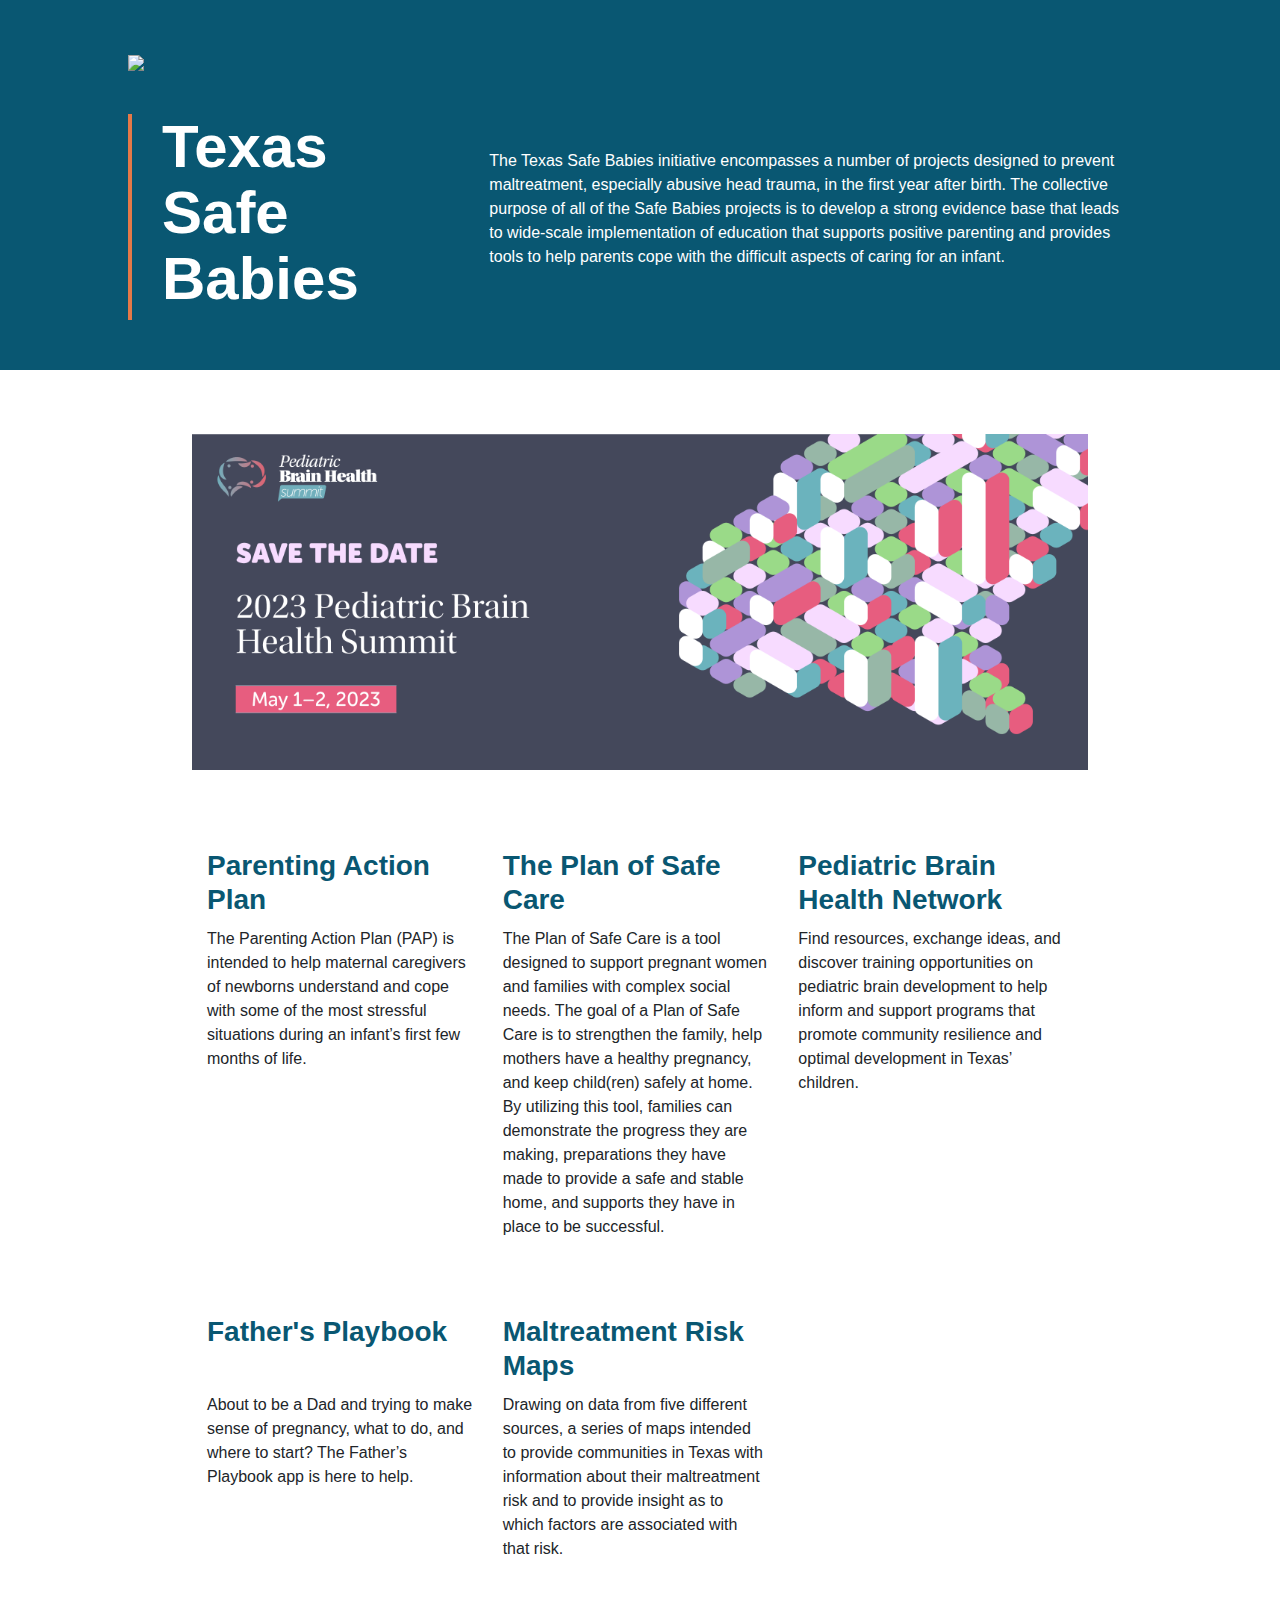
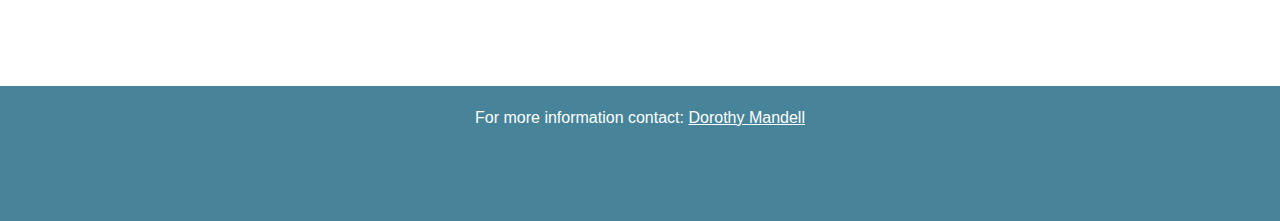
==== index.html @ e6c6a350 "2023 summit" ====
<!DOCTYPE html>
<html lang="en">
<head>
    <!-- Global site tag (gtag.js) - Google Analytics -->
    <script async src="https://www.googletagmanager.com/gtag/js?id=G-JBYKG2226E"></script>
    <script>
        window.dataLayer = window.dataLayer || [];
        function gtag(){dataLayer.push(arguments);}
        gtag('js', new Date());

        gtag('config', 'G-JBYKG2226E');
    </script>
    <meta charset="UTF-8">
    <meta name="viewport" content="width=device-width, initial-scale=1.0">
    <meta http-equiv="X-UA-Compatible" content="ie=edge">
    <title>Texas Safe Babies</title>

    <link rel="shortcut icon" href="/favicon.ico" type="image/x-icon">
    <link rel="icon" href="/favicon.ico" type="image/x-icon">
    <!-- bootstrap -->
    <script src="https://code.jquery.com/jquery-3.3.1.slim.min.js" integrity="sha384-q8i/X+965DzO0rT7abK41JStQIAqVgRVzpbzo5smXKp4YfRvH+8abtTE1Pi6jizo" crossorigin="anonymous"></script>
    <script src="https://cdnjs.cloudflare.com/ajax/libs/popper.js/1.14.7/umd/popper.min.js" integrity="sha384-UO2eT0CpHqdSJQ6hJty5KVphtPhzWj9WO1clHTMGa3JDZwrnQq4sF86dIHNDz0W1" crossorigin="anonymous"></script>
    <link rel="stylesheet" href="https://stackpath.bootstrapcdn.com/bootstrap/4.3.1/css/bootstrap.min.css" integrity="sha384-ggOyR0iXCbMQv3Xipma34MD+dH/1fQ784/j6cY/iJTQUOhcWr7x9JvoRxT2MZw1T" crossorigin="anonymous">
    <script src="https://stackpath.bootstrapcdn.com/bootstrap/4.3.1/js/bootstrap.min.js" integrity="sha384-JjSmVgyd0p3pXB1rRibZUAYoIIy6OrQ6VrjIEaFf/nJGzIxFDsf4x0xIM+B07jRM" crossorigin="anonymous"></script>

    <!-- font awesome -->
    <link rel="stylesheet" href="https://use.fontawesome.com/releases/v5.8.1/css/all.css" integrity="sha384-50oBUHEmvpQ+1lW4y57PTFmhCaXp0ML5d60M1M7uH2+nqUivzIebhndOJK28anvf" crossorigin="anonymous">


    <!-- adobe fonts -->
    <link rel="stylesheet" href="https://use.typekit.net/aap1rqx.css">

    <!-- my stylesheets -->
    <link rel="stylesheet" href="./assets/css/styles.css">
    <link rel="stylesheet" href="./assets/css/responsive.css">

     <!-- social share meta tags -->
     <meta property="og:title" content="Texas Safe Babies">
     <meta property="og:description" content="The official website of Texas Safe Babies initiative">
     <meta property="og:image" content="https://www.txsafebabies.org/assets/img/thumbnail.jpg">
     <meta property="og:url" content="https://www.txsafebabies.org">
     <meta name="twitter:card" content="summary_large_image">
     <meta property="og:site_name" content="Texas Safe Babies">
     <meta name="twitter:image:alt" content="Texas Safe Babies">
     <!--  Non-Essential, But Required for Analytics -->
     <meta property="fb:app_id" content="karimifar" />
     <meta name="twitter:site" content="@karimifar19">
     
</head>
<body>
    <div class="headline">
        <div class="home-row head-wrap">
            <div class="logo-wrap">
                <img src="assets/img/sb-logo.png">
            </div>
            <div class="d-flex head-content">
                <div class="col-md-4 site-title">
                    <h1 class="main-title">Texas<br>Safe<br>Babies</h1>
                </div>
                <div class="col-md-8 align-self-center intro">
                    <p>
                        The Texas Safe Babies initiative encompasses a number of projects designed to prevent maltreatment, especially abusive head trauma, in the first year after birth. The collective purpose of all of the Safe Babies projects is to develop a strong evidence base that leads to wide-scale implementation of education that supports positive parenting and provides tools to help parents cope with the difficult aspects of caring for an infant.  
                    </p>
                </div>

            </div>
            
        </div>
    </div>

    <div class="summit-ad">
        <a href="./2023summit/"><img src="./assets/img/savethedate-banner.png" alt="2023 Pediatric brain health summit"></a>
    </div>
    <!-- <div class="banner-ad">
        <img class="back-img" src="./assets/img/summit.jpg" alt="">
        <div class="overlay"></div>
        <div class="summit-wrap">
            <div class="home-row ad-content d-flex">
                <div class="col-md-8 summit-title d-flex">
                    <img class="align-self-center" src="./assets/img/pbh-button-w.png" alt="">
                    <p class="align-self-center">2020 Pediatric Brain Health Summit</p>
                </div>
                <div class="col-md-4 summit-info align-self-center ">
                    <p>Nov. 5–6</p>
                    <a href="./2020summit/"><button>More Info</button></a>
                </div>
            </div>

        </div>
        
    </div> -->
    <div class="row init-row d-flex">
        <div class="init-card">
            <a href="./pap/">
                <h2>
                    Parenting Action Plan
                </h2>
                <p>
                    The Parenting Action Plan (PAP) is intended to help maternal caregivers of newborns understand and cope with some of the most stressful situations during an infant’s first few months of life.          
                </p>
            </a>
        </div>
        <div class="init-card">
            <a href="./posc/">
                <h2>
                    The Plan of Safe Care
                </h2>
                <p>
                    The Plan of Safe Care is a tool designed to support pregnant women and families with complex social needs. The goal of a Plan of Safe Care is to strengthen the family, help mothers have a healthy pregnancy, and keep child(ren) safely at home. By utilizing this tool, families can demonstrate the progress they are making, preparations they have made to provide a safe and stable home, and supports they have in place to be successful.
                </p>
            </a>
        </div>
        <div class="init-card">
            <a target="_blank" href="https://pbh.txsafebabies.org/">
                <h2>
                    Pediatric Brain Health Network
                </h2>
                <p>
                    Find resources, exchange ideas, and discover training opportunities on pediatric brain development to help inform and support programs that promote community resilience and optimal development in Texas’ children.
                </p>
            </a>
        </div>
        <div class="init-card">
            <a target="_blank" href="https://fathersplaybook.org/">
                <h2>
                    Father's Playbook
                </h2>
                <p>
                    About to be a Dad and trying to make sense of pregnancy, what to do, and where to start? The Father’s Playbook app is here to help.
                </p>
            </a>
        </div>
        <div class="init-card ">
            <a target="_blank" href="https://www.maltreatment-risk.txsafebabies.org/">
                <h2>
                    Maltreatment Risk Maps
                </h2>
                <p>
                    Drawing on data from five different sources, a series of maps intended to provide communities in Texas with information about their maltreatment risk and to provide insight as to which factors are associated with that risk.
                </p>
            </a>
        </div>
        
    </div>

    <footer>
        <div class="footer">
            <p>
                For more information contact: <a href="mailto:dmandell@utsystem.edu">Dorothy Mandell</a>
            </p>
        </div>
    </footer>
</body>
</html>
---- assets/css/styles.css ----
/* Styles for all */

*{
    font-family: "museo-sans", sans-serif;
    /* font-family: "le-monde-livre-std", serif; */
    font-weight: 500;
}
h1{
    font-family: "museo-sans-display", sans-serif;
    font-weight: 800;
    color: #095772;
}
h2{
    font-size: 36px;
    color: #095772;
    font-weight: 700;
}
h3{
    font-size: 16px;
    background-color: #478499;
    width: fit-content;
    color: #fff;
    padding: 2px 5px;
}
.row{
    margin-left:0;
    margin-right: 0;
    padding: 20px;
}
.home-row{
    padding: 50px 10%;
    max-width: 1600px;
    margin: auto;
}
.head-wrap{
    max-width: 1600px;
    margin: auto;
}

.summit-ad{
    width: 70%;
    margin: auto;
    margin-top: 5%;
}
/* .banner-ad{
    height: 20vh;
    min-height: 150px;
    overflow: hidden;
    position: relative;
    border-top: #478499 2px solid;
    border-bottom: #e57948 2px solid;
}
.banner-ad .overlay{
    height: 100%;
    width: 100%;
    position: absolute;
    top:0;
    background: linear-gradient(180deg, rgba(9,87,114,0.5) 0%, rgba(71,132,153,0.3) 100%);;
}
.banner-ad .back-img{
    object-fit: cover;
    height: 100%;
}
.summit-wrap{
    position: absolute;
    top:0;
    width: 100%;
    height: 100%;
    display: flex;
    flex-direction: column;
    justify-content: center;
}

.summit-title{
    display: flex;
}
.summit-title img{
    width: 70px;
}

.summit-title p{
    font-weight: 700;
    color: #fff;
    font-size: 28px;
    margin:0;
    padding: 20px;
}
.summit-info{
    color: #fff;
    text-align: center;
}
.summit-info p {
    font-size: 28px;
    font-weight: 100;
    margin-bottom: 0;
}
.summit-info button{
    font-size: 24px;
    border-radius: 5px;
    color: #fff;
    text-transform: uppercase;
    background: #e57948;
    padding: 3px 10px;
    border: none
}
.ad-content{
    padding-top:20px;
    padding-bottom:20px;
    display: flex;
    width: 100%;
} */
.init-card{
    width:33%;
    padding: 10px;
    margin-bottom: 30px;
    padding: 15px;
}
.init-card h2{
    font-size: 28px;
    min-height: 70px;
}
.init-card:hover{
    background-color: #47849922;
}
.init-card:hover h2{
    color: #e57948;
}
.init-card a:hover{
    color:#000;
}
.init-card a{
    text-decoration: none;
}

.site-title{
    padding-left: 30px;
    border-left: #e57948 4px solid;
    display: table;
    /* height: fit-content; */
}
h1.main-title{
    font-size: 60px;
    line-height: 1.1em;
    color: #fff;
    max-width: 800px;
    
}
.intro{
    color: #fff;
    padding: 20px;
}
.headline{
    background: #095772;

}

.init-row{
    padding: 5% 15%;
    flex-wrap: wrap;
}
.headline .container{
    padding: 50px 20px;
}
a{
    color:unset;
    text-decoration: underline;
}
a:hover{
    color: #e57948;
}

iframe{
    width: 100%;
    height: 200px;
}

button.btn{
    margin-top: 10px;
    /* background-color: #e57948; */
    border: 5px solid #e57948;
    color: #e57948;
    text-transform: capitalize;
    line-height: 1.2;
    text-align: center;
    width: fit-content;
    display: inline-block;
    padding: 15px 10px;
}
.btn:hover{
    color: #fff;
    background-color: #e57948;
    opacity: 1;
}
.indent{
    padding-left: 15px;
    font-size: 14px;
    margin-top:5px;
    font-weight: 100;
    text-align: center;
}
hr{
    border-color: #478499;
}
.row.webinar{
    margin-bottom: 20px;
}
.webinar p{
    font-size: 14px;
    line-height: 1.2em;
}
.webinar li{
    font-size: 14px;
}

.logo-wrap{
    width:20%;
    min-width: 180px;
    max-width: 250px;
    height: auto;
    margin-bottom: 40px;
}
img{
    width:100%;
    height: auto;
    object-fit: scale-down;
}

footer{
    height: 15vh;
    padding: 20px;
    background: #478499;
    color: #fff;
    text-align: center;
}
---- assets/css/responsive.css ----
@media only screen and (max-width: 1201px) {
    .init-card h2{
        font-size: 24px;
    }
    .init-card p{
        font-size: 14px;
    }


  }




  @media only screen and (max-width: 991px) {
    .intro{
        width: 100%;
    }
    .init-row{
        padding: 5%;
    }
    .init-card{
        /* width:50%; */
    }
    .init-card h2{
        font-size: 20px;
        min-height: 40px;
    }
    .init-card p{
        font-size: 14px;
    }
    /* .summit-title p{
        font-size: 24px;
    }
    .summit-info p{
        font-size: 22px;
    }
    .summit-info button{
        font-size: 20px;
    }
    .summit-ad{
        width: 80%;
    } */
  }




  @media only screen and (max-width: 768px) {
      h1.main-title{
          font-size: 48px;
          
      }
      .init-card{
        width:50%;
    }
      .site-title{
        padding-left: 10px;
        margin-left: 20px;
      }
      .head-content{
          flex-wrap: wrap;
      }
      .init-card h2{
        min-height: 0px;
    }

    .home-row{
        flex-wrap: wrap;
        padding: 10px;
    }
    /* .summit-info, .summit-title{
        padding: 5px;
    }

    .summit-title p{
        font-size: 18px;
        padding: 0;
        padding-left: 4px;
    }
    .summit-info p{
        font-size: 16px;
    }
    .summit-info button{
        font-size: 16px;
    } */
    .summit-ad{
        width: 90%;
    }
  }


@media only screen and (max-width: 575px) {
    .init-card{
        width:100%;
    }
}
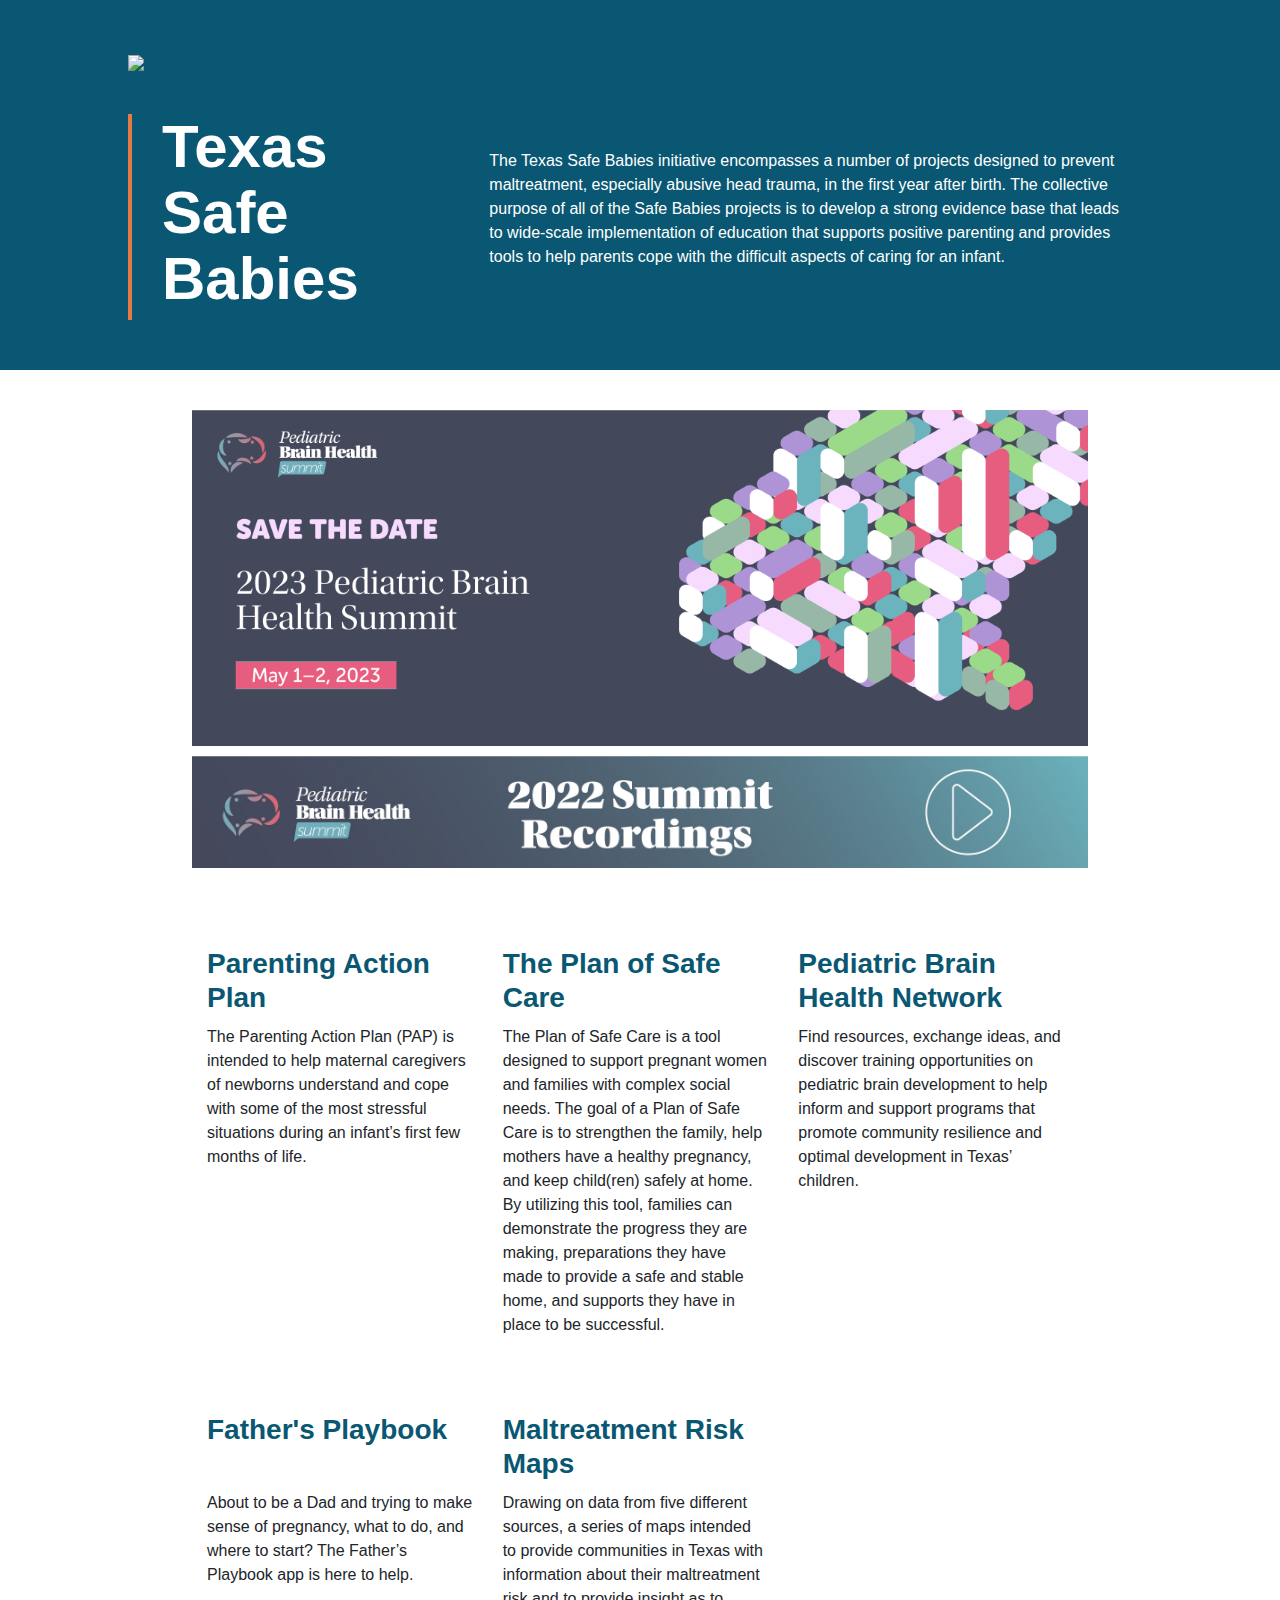
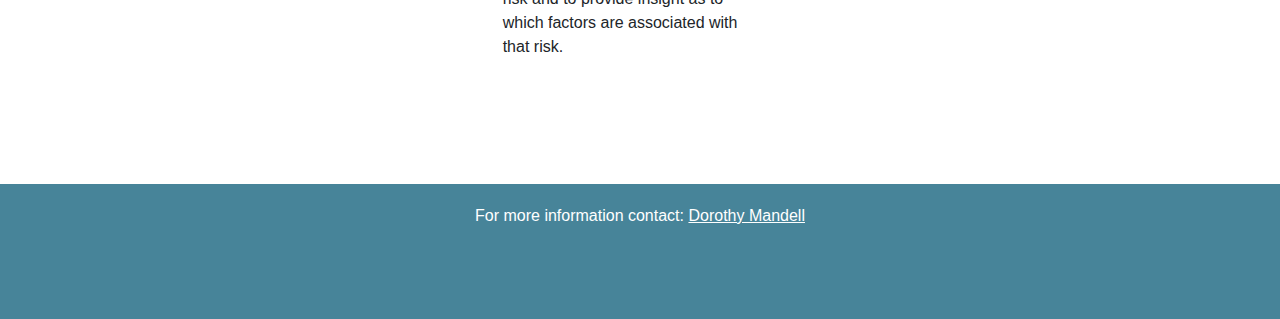
==== commit 43412fc2: "typeform embed test" ====
--- a/index.html
+++ b/index.html
@@ -31,7 +31,7 @@
     <link rel="stylesheet" href="https://use.typekit.net/aap1rqx.css">
 
     <!-- my stylesheets -->
-    <link rel="stylesheet" href="./assets/css/styles.css">
+    <link rel="stylesheet" href="./assets/css/styles.css?v=1.1">
     <link rel="stylesheet" href="./assets/css/responsive.css">
 
      <!-- social share meta tags -->
@@ -70,6 +70,9 @@
 
     <div class="summit-ad">
         <a href="./2023summit/"><img src="./assets/img/savethedate-banner.png" alt="2023 Pediatric brain health summit"></a>
+    </div>
+    <div class="summit-ad">
+        <a href="./2022summit/"><img src="./assets/img/recordings-banner.jpg" alt="2022 Pediatric brain health summit recordings"></a>
     </div>
     <!-- <div class="banner-ad">
         <img class="back-img" src="./assets/img/summit.jpg" alt="">
--- a/assets/css/styles.css
+++ b/assets/css/styles.css
@@ -40,7 +40,10 @@
 .summit-ad{
     width: 70%;
     margin: auto;
-    margin-top: 5%;
+    margin-top: 10px;
+}
+.summit-ad:nth-child(1){
+    margin-top: 40px;
 }
 /* .banner-ad{
     height: 20vh;
@@ -151,6 +154,7 @@
 }
 .headline{
     background: #095772;
+    margin-bottom: 40px;
 
 }
 
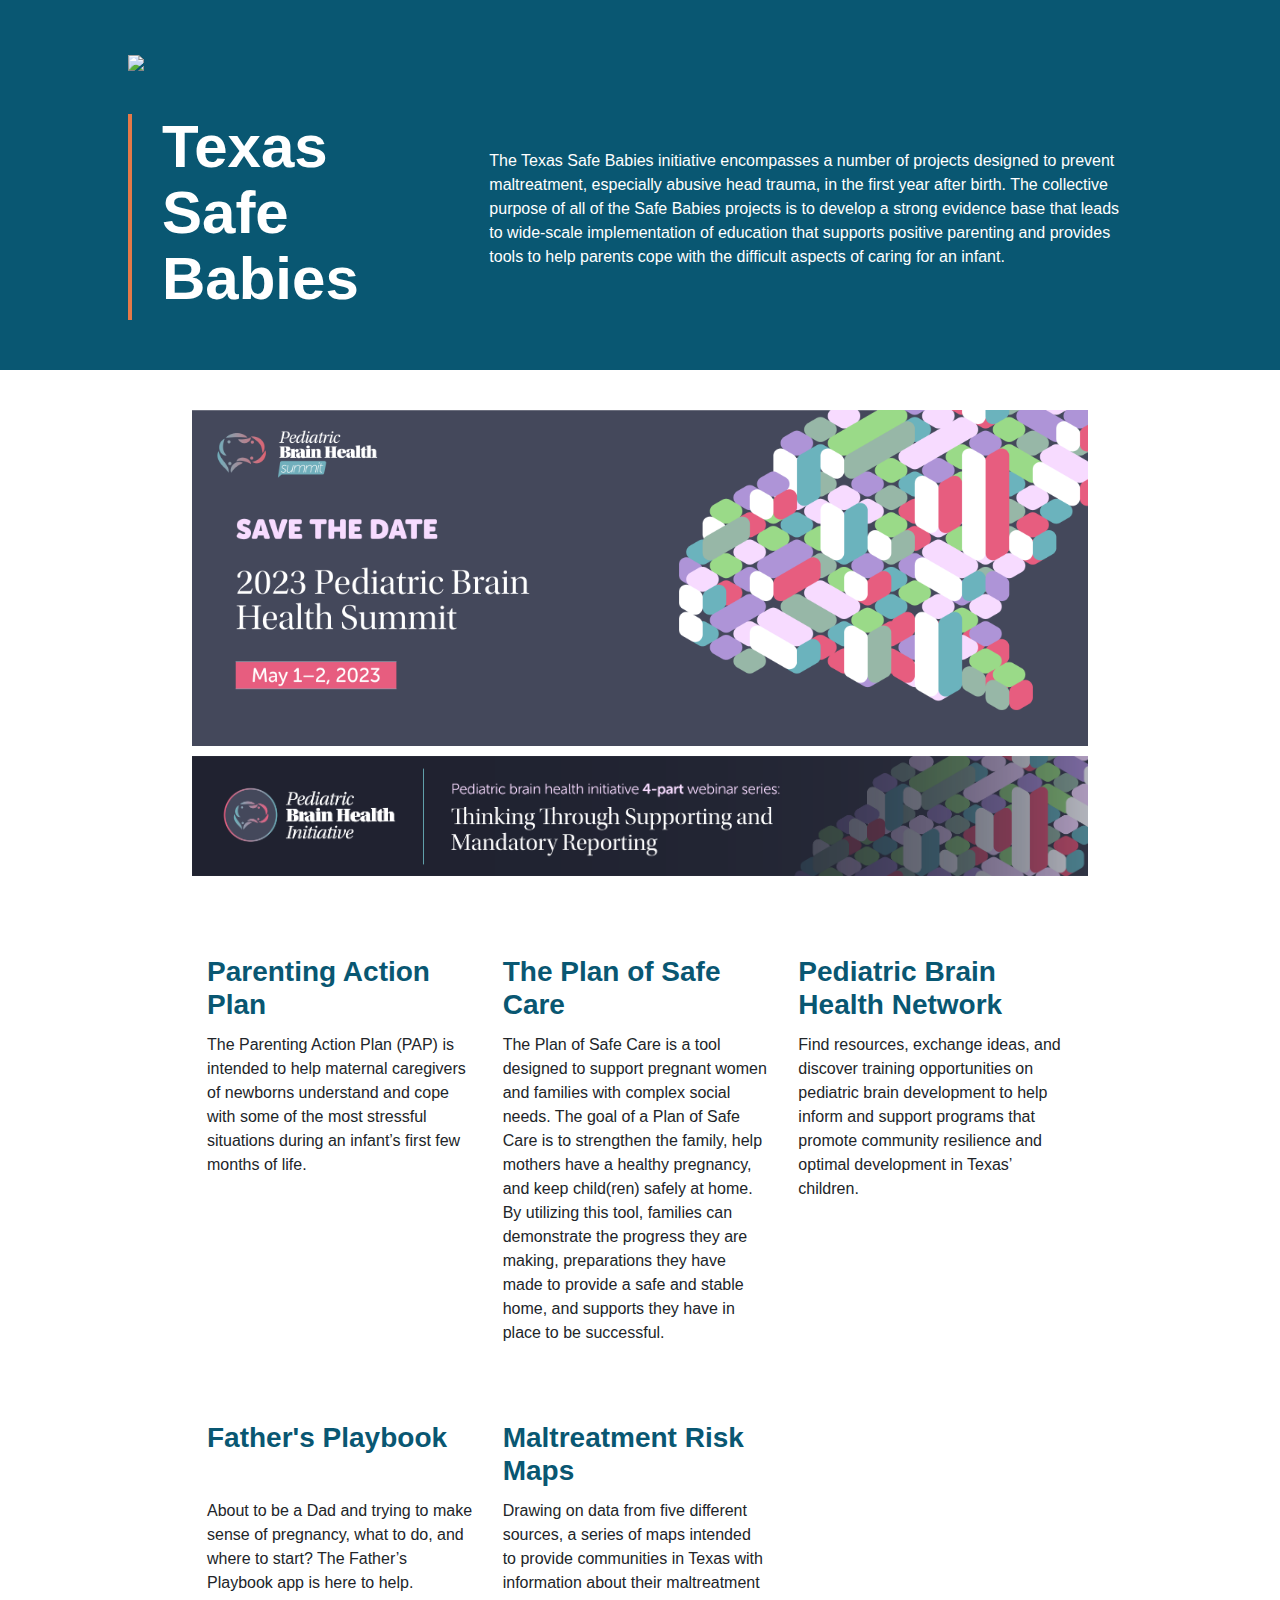
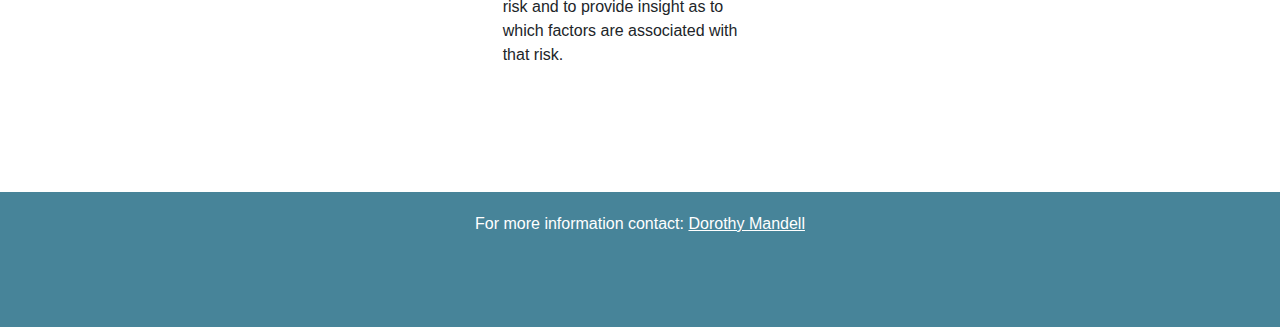
==== commit ba1d6a61: "first draft webinar" ====
--- a/index.html
+++ b/index.html
@@ -72,7 +72,7 @@
         <a href="./2023summit/"><img src="./assets/img/savethedate-banner.png" alt="2023 Pediatric brain health summit"></a>
     </div>
     <div class="summit-ad">
-        <a href="./2022summit/"><img src="./assets/img/recordings-banner.jpg" alt="2022 Pediatric brain health summit recordings"></a>
+        <a href="./webinar-series/"><img src="./assets/img/webinar-series.png" alt="Pediatric brain health initiative 4-part webinar series:"></a>
     </div>
     <!-- <div class="banner-ad">
         <img class="back-img" src="./assets/img/summit.jpg" alt="">
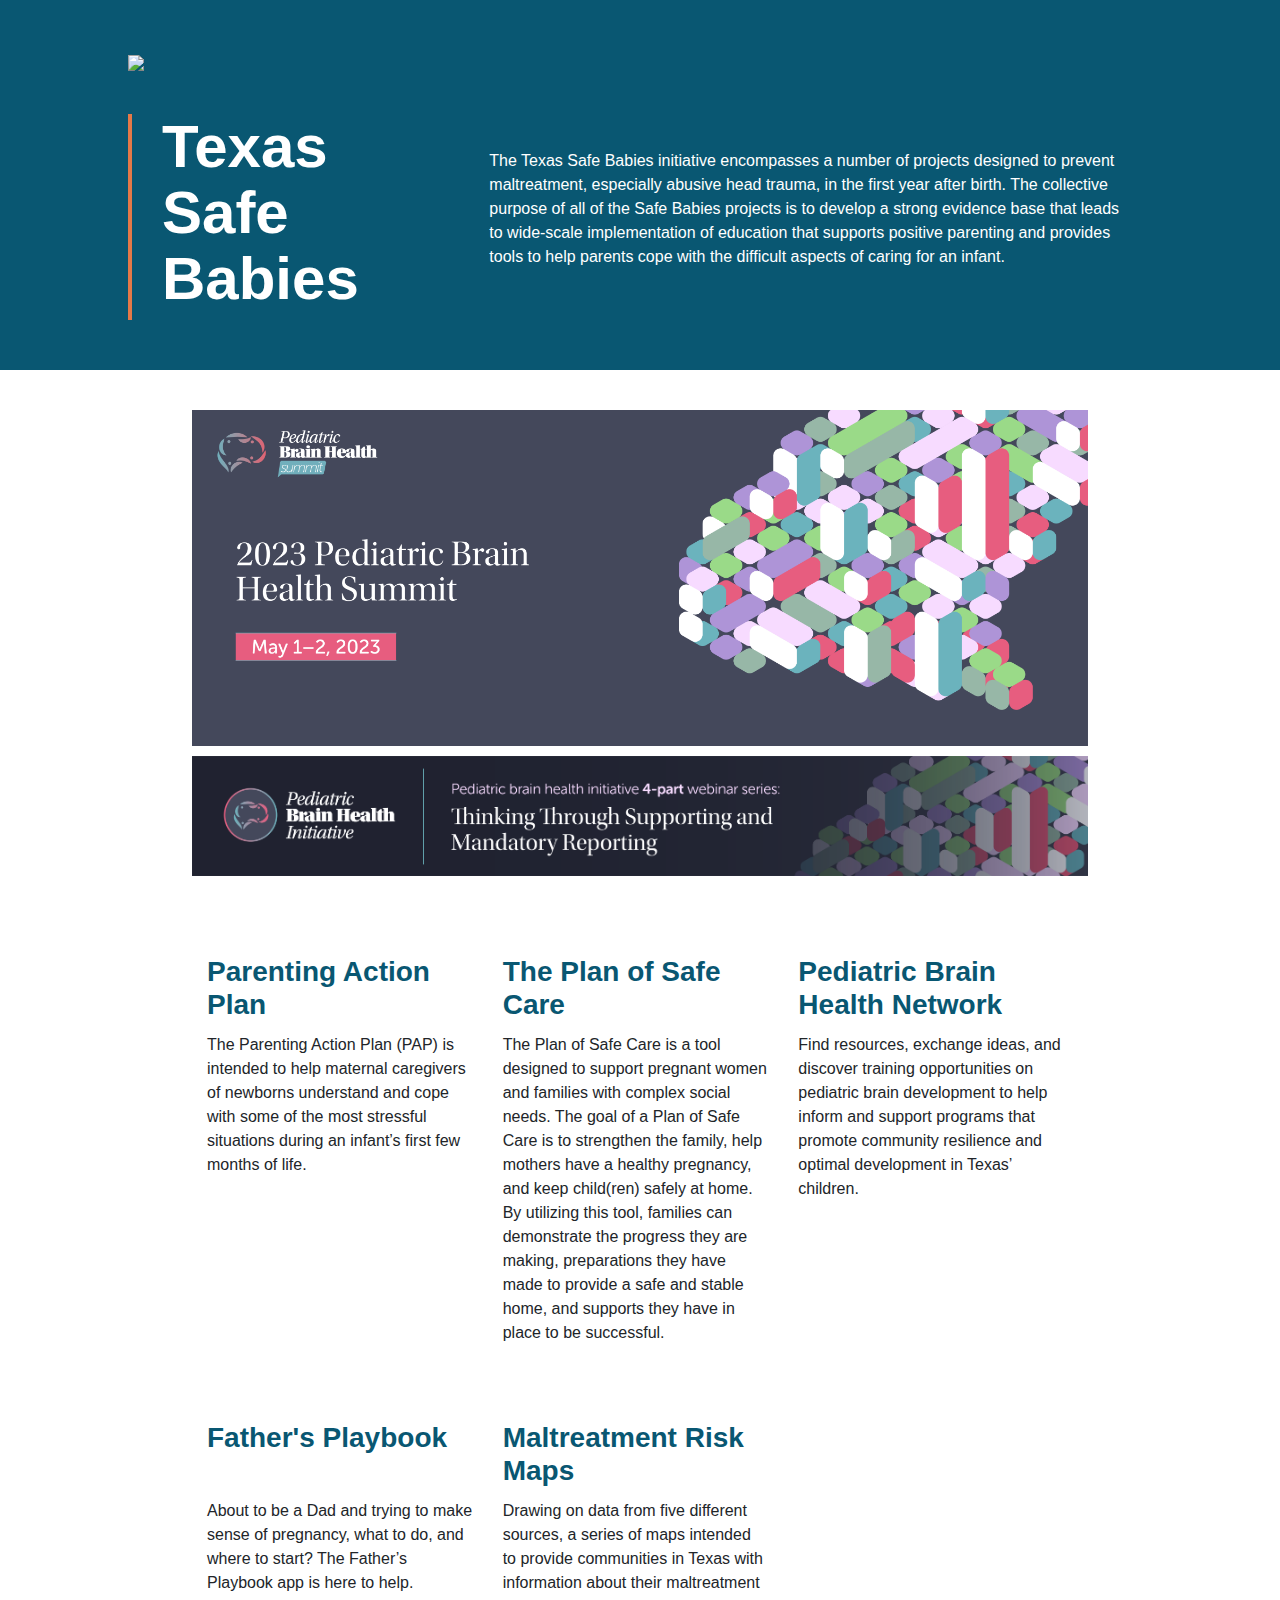
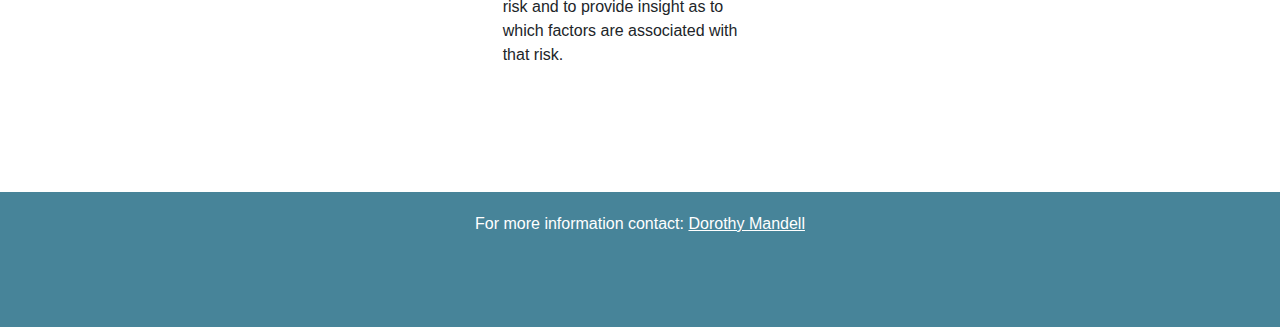
==== commit c20415ad: "updated graphics" ====
--- a/index.html
+++ b/index.html
@@ -1,78 +1,121 @@
 <!DOCTYPE html>
 <html lang="en">
-<head>
+  <head>
     <!-- Global site tag (gtag.js) - Google Analytics -->
-    <script async src="https://www.googletagmanager.com/gtag/js?id=G-JBYKG2226E"></script>
+    <script
+      async
+      src="https://www.googletagmanager.com/gtag/js?id=G-JBYKG2226E"
+    ></script>
     <script>
-        window.dataLayer = window.dataLayer || [];
-        function gtag(){dataLayer.push(arguments);}
-        gtag('js', new Date());
-
-        gtag('config', 'G-JBYKG2226E');
+      window.dataLayer = window.dataLayer || [];
+      function gtag() {
+        dataLayer.push(arguments);
+      }
+      gtag("js", new Date());
+
+      gtag("config", "G-JBYKG2226E");
     </script>
-    <meta charset="UTF-8">
-    <meta name="viewport" content="width=device-width, initial-scale=1.0">
-    <meta http-equiv="X-UA-Compatible" content="ie=edge">
+    <meta charset="UTF-8" />
+    <meta name="viewport" content="width=device-width, initial-scale=1.0" />
+    <meta http-equiv="X-UA-Compatible" content="ie=edge" />
     <title>Texas Safe Babies</title>
 
-    <link rel="shortcut icon" href="/favicon.ico" type="image/x-icon">
-    <link rel="icon" href="/favicon.ico" type="image/x-icon">
+    <link rel="shortcut icon" href="/favicon.ico" type="image/x-icon" />
+    <link rel="icon" href="/favicon.ico" type="image/x-icon" />
     <!-- bootstrap -->
-    <script src="https://code.jquery.com/jquery-3.3.1.slim.min.js" integrity="sha384-q8i/X+965DzO0rT7abK41JStQIAqVgRVzpbzo5smXKp4YfRvH+8abtTE1Pi6jizo" crossorigin="anonymous"></script>
-    <script src="https://cdnjs.cloudflare.com/ajax/libs/popper.js/1.14.7/umd/popper.min.js" integrity="sha384-UO2eT0CpHqdSJQ6hJty5KVphtPhzWj9WO1clHTMGa3JDZwrnQq4sF86dIHNDz0W1" crossorigin="anonymous"></script>
-    <link rel="stylesheet" href="https://stackpath.bootstrapcdn.com/bootstrap/4.3.1/css/bootstrap.min.css" integrity="sha384-ggOyR0iXCbMQv3Xipma34MD+dH/1fQ784/j6cY/iJTQUOhcWr7x9JvoRxT2MZw1T" crossorigin="anonymous">
-    <script src="https://stackpath.bootstrapcdn.com/bootstrap/4.3.1/js/bootstrap.min.js" integrity="sha384-JjSmVgyd0p3pXB1rRibZUAYoIIy6OrQ6VrjIEaFf/nJGzIxFDsf4x0xIM+B07jRM" crossorigin="anonymous"></script>
+    <script
+      src="https://code.jquery.com/jquery-3.3.1.slim.min.js"
+      integrity="sha384-q8i/X+965DzO0rT7abK41JStQIAqVgRVzpbzo5smXKp4YfRvH+8abtTE1Pi6jizo"
+      crossorigin="anonymous"
+    ></script>
+    <script
+      src="https://cdnjs.cloudflare.com/ajax/libs/popper.js/1.14.7/umd/popper.min.js"
+      integrity="sha384-UO2eT0CpHqdSJQ6hJty5KVphtPhzWj9WO1clHTMGa3JDZwrnQq4sF86dIHNDz0W1"
+      crossorigin="anonymous"
+    ></script>
+    <link
+      rel="stylesheet"
+      href="https://stackpath.bootstrapcdn.com/bootstrap/4.3.1/css/bootstrap.min.css"
+      integrity="sha384-ggOyR0iXCbMQv3Xipma34MD+dH/1fQ784/j6cY/iJTQUOhcWr7x9JvoRxT2MZw1T"
+      crossorigin="anonymous"
+    />
+    <script
+      src="https://stackpath.bootstrapcdn.com/bootstrap/4.3.1/js/bootstrap.min.js"
+      integrity="sha384-JjSmVgyd0p3pXB1rRibZUAYoIIy6OrQ6VrjIEaFf/nJGzIxFDsf4x0xIM+B07jRM"
+      crossorigin="anonymous"
+    ></script>
 
     <!-- font awesome -->
-    <link rel="stylesheet" href="https://use.fontawesome.com/releases/v5.8.1/css/all.css" integrity="sha384-50oBUHEmvpQ+1lW4y57PTFmhCaXp0ML5d60M1M7uH2+nqUivzIebhndOJK28anvf" crossorigin="anonymous">
-
+    <link
+      rel="stylesheet"
+      href="https://use.fontawesome.com/releases/v5.8.1/css/all.css"
+      integrity="sha384-50oBUHEmvpQ+1lW4y57PTFmhCaXp0ML5d60M1M7uH2+nqUivzIebhndOJK28anvf"
+      crossorigin="anonymous"
+    />
 
     <!-- adobe fonts -->
-    <link rel="stylesheet" href="https://use.typekit.net/aap1rqx.css">
+    <link rel="stylesheet" href="https://use.typekit.net/aap1rqx.css" />
 
     <!-- my stylesheets -->
-    <link rel="stylesheet" href="./assets/css/styles.css?v=1.1">
-    <link rel="stylesheet" href="./assets/css/responsive.css">
-
-     <!-- social share meta tags -->
-     <meta property="og:title" content="Texas Safe Babies">
-     <meta property="og:description" content="The official website of Texas Safe Babies initiative">
-     <meta property="og:image" content="https://www.txsafebabies.org/assets/img/thumbnail.jpg">
-     <meta property="og:url" content="https://www.txsafebabies.org">
-     <meta name="twitter:card" content="summary_large_image">
-     <meta property="og:site_name" content="Texas Safe Babies">
-     <meta name="twitter:image:alt" content="Texas Safe Babies">
-     <!--  Non-Essential, But Required for Analytics -->
-     <meta property="fb:app_id" content="karimifar" />
-     <meta name="twitter:site" content="@karimifar19">
-     
-</head>
-<body>
+    <link rel="stylesheet" href="./assets/css/styles.css?v=1.1" />
+    <link rel="stylesheet" href="./assets/css/responsive.css" />
+
+    <!-- social share meta tags -->
+    <meta property="og:title" content="Texas Safe Babies" />
+    <meta
+      property="og:description"
+      content="The official website of Texas Safe Babies initiative"
+    />
+    <meta
+      property="og:image"
+      content="https://www.txsafebabies.org/assets/img/thumbnail.jpg"
+    />
+    <meta property="og:url" content="https://www.txsafebabies.org" />
+    <meta name="twitter:card" content="summary_large_image" />
+    <meta property="og:site_name" content="Texas Safe Babies" />
+    <meta name="twitter:image:alt" content="Texas Safe Babies" />
+    <!--  Non-Essential, But Required for Analytics -->
+    <meta property="fb:app_id" content="karimifar" />
+    <meta name="twitter:site" content="@karimifar19" />
+  </head>
+  <body>
     <div class="headline">
-        <div class="home-row head-wrap">
-            <div class="logo-wrap">
-                <img src="assets/img/sb-logo.png">
-            </div>
-            <div class="d-flex head-content">
-                <div class="col-md-4 site-title">
-                    <h1 class="main-title">Texas<br>Safe<br>Babies</h1>
-                </div>
-                <div class="col-md-8 align-self-center intro">
-                    <p>
-                        The Texas Safe Babies initiative encompasses a number of projects designed to prevent maltreatment, especially abusive head trauma, in the first year after birth. The collective purpose of all of the Safe Babies projects is to develop a strong evidence base that leads to wide-scale implementation of education that supports positive parenting and provides tools to help parents cope with the difficult aspects of caring for an infant.  
-                    </p>
-                </div>
-
-            </div>
-            
+      <div class="home-row head-wrap">
+        <div class="logo-wrap">
+          <img src="assets/img/sb-logo.png" />
         </div>
+        <div class="d-flex head-content">
+          <div class="col-md-4 site-title">
+            <h1 class="main-title">Texas<br />Safe<br />Babies</h1>
+          </div>
+          <div class="col-md-8 align-self-center intro">
+            <p>
+              The Texas Safe Babies initiative encompasses a number of projects
+              designed to prevent maltreatment, especially abusive head trauma,
+              in the first year after birth. The collective purpose of all of
+              the Safe Babies projects is to develop a strong evidence base that
+              leads to wide-scale implementation of education that supports
+              positive parenting and provides tools to help parents cope with
+              the difficult aspects of caring for an infant.
+            </p>
+          </div>
+        </div>
+      </div>
     </div>
 
     <div class="summit-ad">
-        <a href="./2023summit/"><img src="./assets/img/savethedate-banner.png" alt="2023 Pediatric brain health summit"></a>
+      <a href="./2023summit/"
+        ><img
+          src="./assets/img/2023pbhs-banner.png"
+          alt="2023 Pediatric brain health summit"
+      /></a>
     </div>
     <div class="summit-ad">
-        <a href="./webinar-series/"><img src="./assets/img/webinar-series.png" alt="Pediatric brain health initiative 4-part webinar series:"></a>
+      <a href="./webinar-series/"
+        ><img
+          src="./assets/img/webinar-series.png"
+          alt="Pediatric brain health initiative 4-part webinar series:"
+      /></a>
     </div>
     <!-- <div class="banner-ad">
         <img class="back-img" src="./assets/img/summit.jpg" alt="">
@@ -93,65 +136,73 @@
         
     </div> -->
     <div class="row init-row d-flex">
-        <div class="init-card">
-            <a href="./pap/">
-                <h2>
-                    Parenting Action Plan
-                </h2>
-                <p>
-                    The Parenting Action Plan (PAP) is intended to help maternal caregivers of newborns understand and cope with some of the most stressful situations during an infant’s first few months of life.          
-                </p>
-            </a>
-        </div>
-        <div class="init-card">
-            <a href="./posc/">
-                <h2>
-                    The Plan of Safe Care
-                </h2>
-                <p>
-                    The Plan of Safe Care is a tool designed to support pregnant women and families with complex social needs. The goal of a Plan of Safe Care is to strengthen the family, help mothers have a healthy pregnancy, and keep child(ren) safely at home. By utilizing this tool, families can demonstrate the progress they are making, preparations they have made to provide a safe and stable home, and supports they have in place to be successful.
-                </p>
-            </a>
-        </div>
-        <div class="init-card">
-            <a target="_blank" href="https://pbh.txsafebabies.org/">
-                <h2>
-                    Pediatric Brain Health Network
-                </h2>
-                <p>
-                    Find resources, exchange ideas, and discover training opportunities on pediatric brain development to help inform and support programs that promote community resilience and optimal development in Texas’ children.
-                </p>
-            </a>
-        </div>
-        <div class="init-card">
-            <a target="_blank" href="https://fathersplaybook.org/">
-                <h2>
-                    Father's Playbook
-                </h2>
-                <p>
-                    About to be a Dad and trying to make sense of pregnancy, what to do, and where to start? The Father’s Playbook app is here to help.
-                </p>
-            </a>
-        </div>
-        <div class="init-card ">
-            <a target="_blank" href="https://www.maltreatment-risk.txsafebabies.org/">
-                <h2>
-                    Maltreatment Risk Maps
-                </h2>
-                <p>
-                    Drawing on data from five different sources, a series of maps intended to provide communities in Texas with information about their maltreatment risk and to provide insight as to which factors are associated with that risk.
-                </p>
-            </a>
-        </div>
-        
+      <div class="init-card">
+        <a href="./pap/">
+          <h2>Parenting Action Plan</h2>
+          <p>
+            The Parenting Action Plan (PAP) is intended to help maternal
+            caregivers of newborns understand and cope with some of the most
+            stressful situations during an infant’s first few months of life.
+          </p>
+        </a>
+      </div>
+      <div class="init-card">
+        <a href="./posc/">
+          <h2>The Plan of Safe Care</h2>
+          <p>
+            The Plan of Safe Care is a tool designed to support pregnant women
+            and families with complex social needs. The goal of a Plan of Safe
+            Care is to strengthen the family, help mothers have a healthy
+            pregnancy, and keep child(ren) safely at home. By utilizing this
+            tool, families can demonstrate the progress they are making,
+            preparations they have made to provide a safe and stable home, and
+            supports they have in place to be successful.
+          </p>
+        </a>
+      </div>
+      <div class="init-card">
+        <a target="_blank" href="https://pbh.txsafebabies.org/">
+          <h2>Pediatric Brain Health Network</h2>
+          <p>
+            Find resources, exchange ideas, and discover training opportunities
+            on pediatric brain development to help inform and support programs
+            that promote community resilience and optimal development in Texas’
+            children.
+          </p>
+        </a>
+      </div>
+      <div class="init-card">
+        <a target="_blank" href="https://fathersplaybook.org/">
+          <h2>Father's Playbook</h2>
+          <p>
+            About to be a Dad and trying to make sense of pregnancy, what to do,
+            and where to start? The Father’s Playbook app is here to help.
+          </p>
+        </a>
+      </div>
+      <div class="init-card">
+        <a
+          target="_blank"
+          href="https://www.maltreatment-risk.txsafebabies.org/"
+        >
+          <h2>Maltreatment Risk Maps</h2>
+          <p>
+            Drawing on data from five different sources, a series of maps
+            intended to provide communities in Texas with information about
+            their maltreatment risk and to provide insight as to which factors
+            are associated with that risk.
+          </p>
+        </a>
+      </div>
     </div>
 
     <footer>
-        <div class="footer">
-            <p>
-                For more information contact: <a href="mailto:dmandell@utsystem.edu">Dorothy Mandell</a>
-            </p>
-        </div>
+      <div class="footer">
+        <p>
+          For more information contact:
+          <a href="mailto:dmandell@utsystem.edu">Dorothy Mandell</a>
+        </p>
+      </div>
     </footer>
-</body>
-</html>+  </body>
+</html>
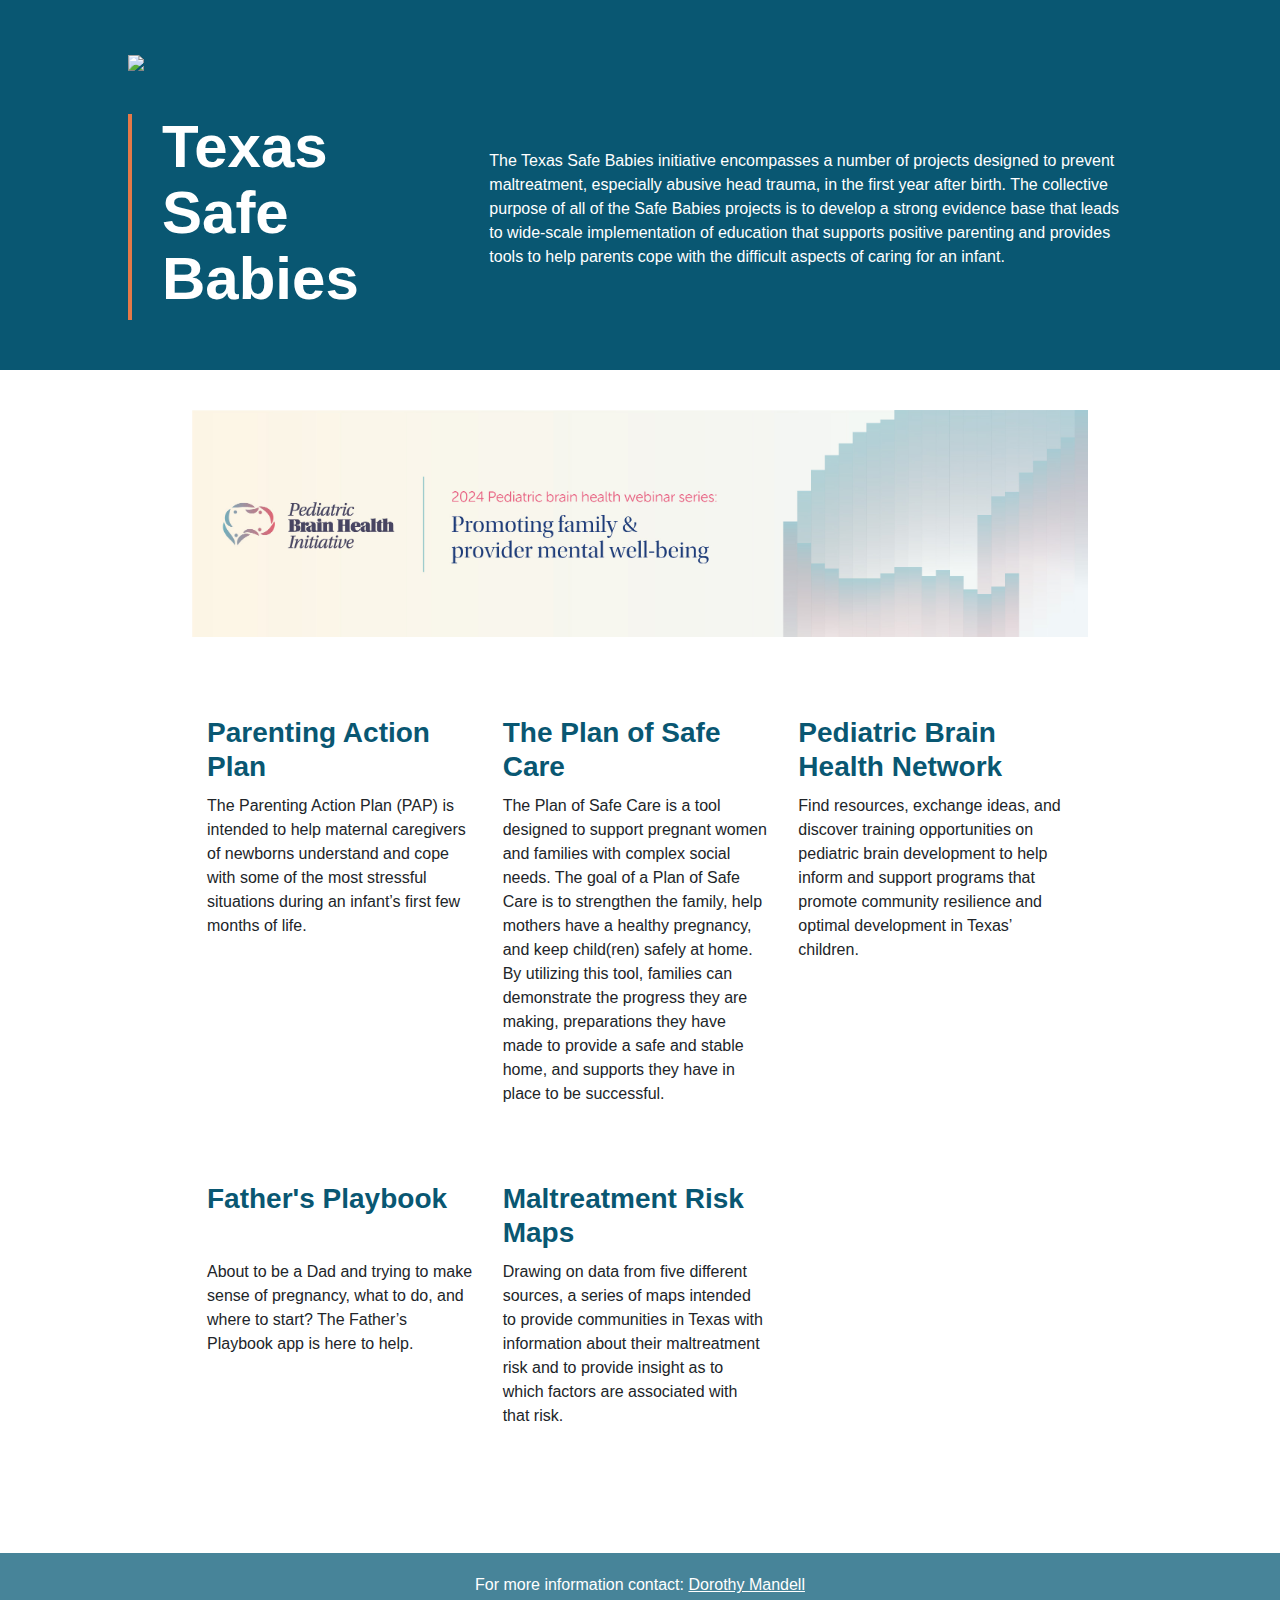
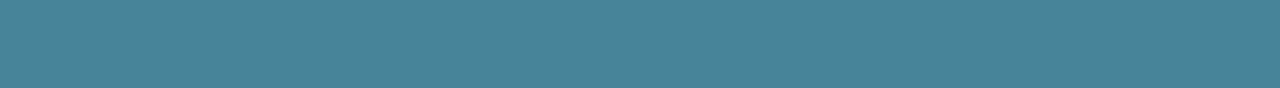
==== commit 8fcf5d1e: "24 series" ====
--- a/index.html
+++ b/index.html
@@ -104,37 +104,20 @@
     </div>
 
     <div class="summit-ad">
-      <a href="./2023summit/"
+      <a href="./2024series/"
         ><img
-          src="./assets/img/2023pbhs-banner.png"
+          src="./assets/img/web3.jpg"
           alt="2023 Pediatric brain health summit"
       /></a>
     </div>
-    <div class="summit-ad">
+    <!-- <div class="summit-ad">
       <a href="./webinar-series/"
         ><img
           src="./assets/img/webinar-series.png"
           alt="Pediatric brain health initiative 4-part webinar series:"
       /></a>
-    </div>
-    <!-- <div class="banner-ad">
-        <img class="back-img" src="./assets/img/summit.jpg" alt="">
-        <div class="overlay"></div>
-        <div class="summit-wrap">
-            <div class="home-row ad-content d-flex">
-                <div class="col-md-8 summit-title d-flex">
-                    <img class="align-self-center" src="./assets/img/pbh-button-w.png" alt="">
-                    <p class="align-self-center">2020 Pediatric Brain Health Summit</p>
-                </div>
-                <div class="col-md-4 summit-info align-self-center ">
-                    <p>Nov. 5–6</p>
-                    <a href="./2020summit/"><button>More Info</button></a>
-                </div>
-            </div>
+    </div> -->
 
-        </div>
-        
-    </div> -->
     <div class="row init-row d-flex">
       <div class="init-card">
         <a href="./pap/">
@@ -200,7 +183,7 @@
       <div class="footer">
         <p>
           For more information contact:
-          <a href="mailto:dmandell@utsystem.edu">Dorothy Mandell</a>
+          <a href="mailto:dorothy.j.mandell@uth.tmc.edu">Dorothy Mandell</a>
         </p>
       </div>
     </footer>
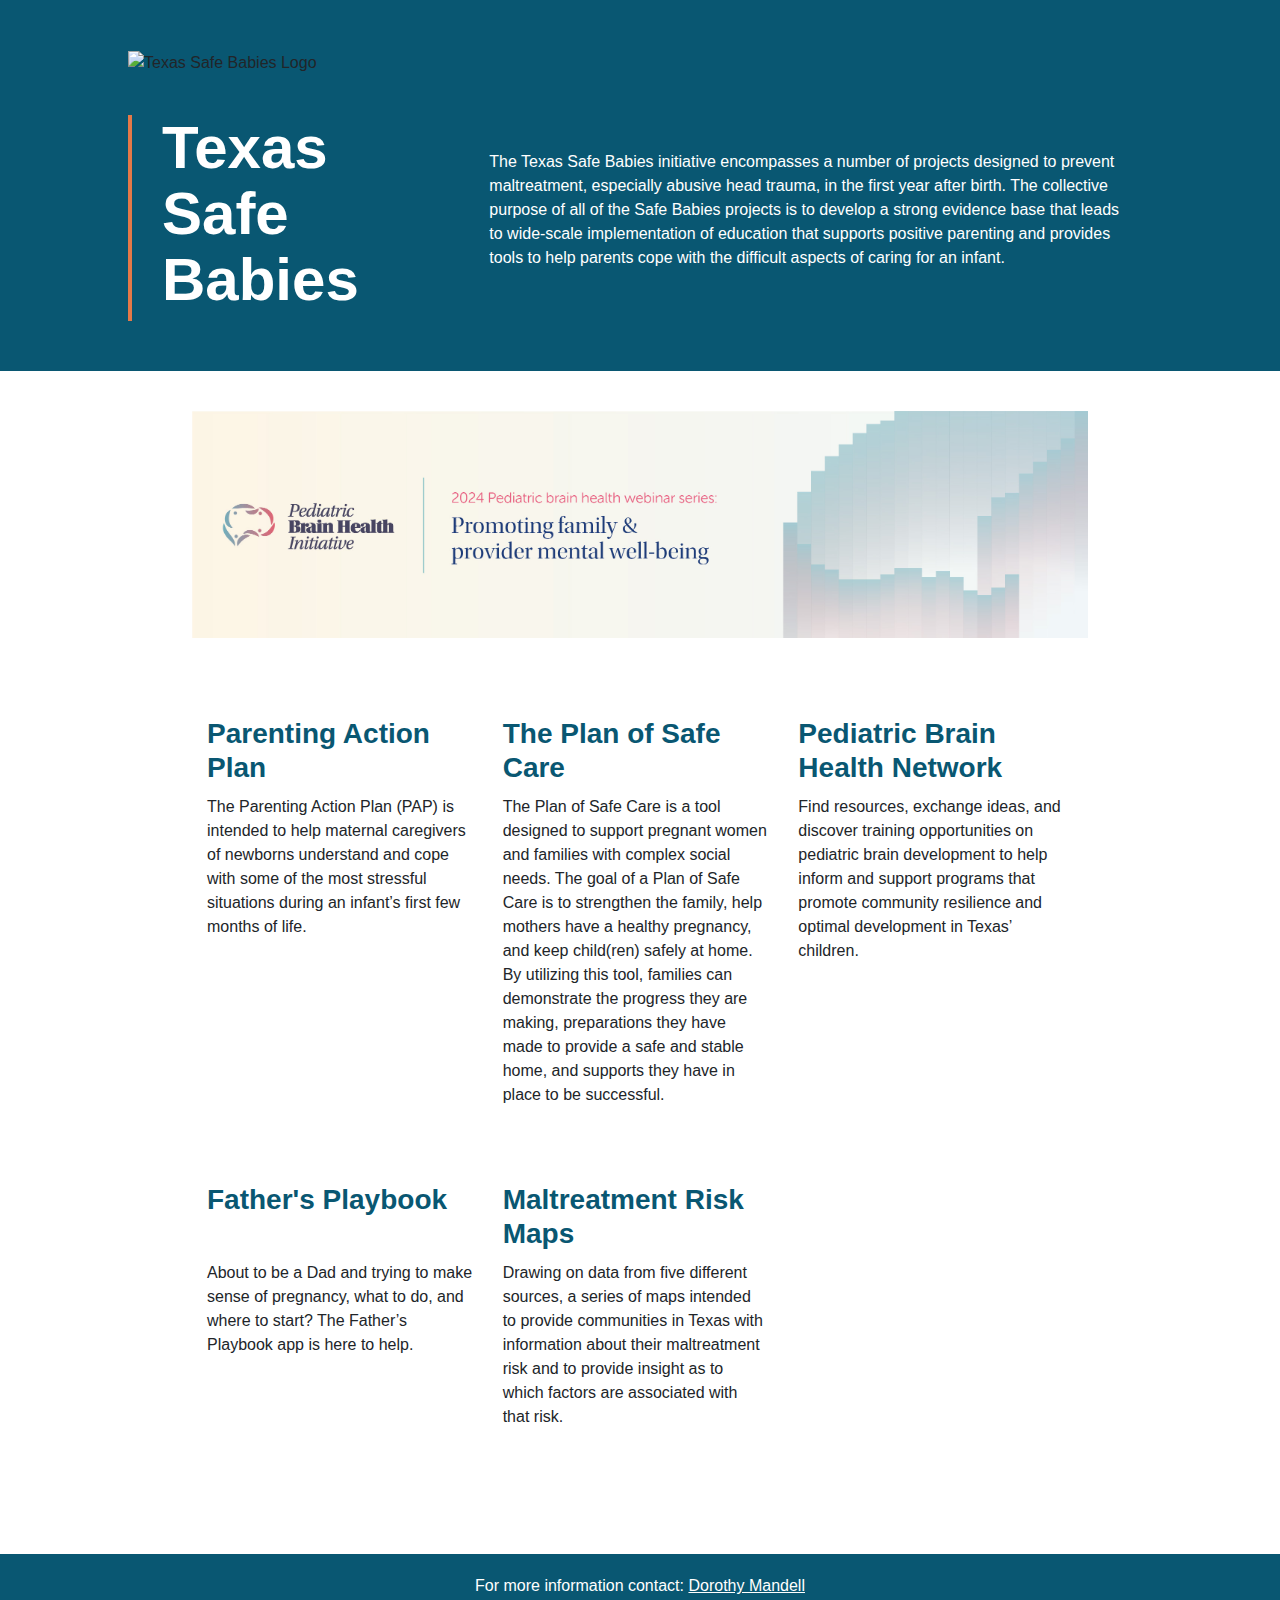
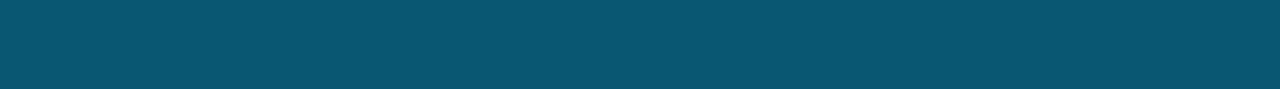
==== commit 78bfac1c: "Accessibility Updates 1" ====
--- a/index.html
+++ b/index.html
@@ -82,7 +82,7 @@
     <div class="headline">
       <div class="home-row head-wrap">
         <div class="logo-wrap">
-          <img src="assets/img/sb-logo.png" />
+          <img src="assets/img/sb-logo.png" alt="Texas Safe Babies Logo" />
         </div>
         <div class="d-flex head-content">
           <div class="col-md-4 site-title">
@@ -104,7 +104,7 @@
     </div>
 
     <div class="summit-ad">
-      <a href="./2024series/"
+      <a href="./2024Series/"
         ><img
           src="./assets/img/web3.jpg"
           alt="2023 Pediatric brain health summit"
@@ -183,7 +183,7 @@
       <div class="footer">
         <p>
           For more information contact:
-          <a href="mailto:dorothy.j.mandell@uth.tmc.edu">Dorothy Mandell</a>
+          <a href="mailto:dorothy.j.mandell@uth.tmc.edu" aria-label="Email Dorothy Mandell">Dorothy Mandell</a>
         </p>
       </div>
     </footer>
--- a/assets/css/styles.css
+++ b/assets/css/styles.css
@@ -17,7 +17,7 @@
 }
 h3{
     font-size: 16px;
-    background-color: #478499;
+    background-color: #095772;
     width: fit-content;
     color: #fff;
     padding: 2px 5px;
@@ -182,6 +182,9 @@
     margin-top: 10px;
     /* background-color: #e57948; */
     border: 5px solid #e57948;
+    padding: 16px 24px;
+    min-height: 48px;
+    min-width: 48px;
     color: #e57948;
     text-transform: capitalize;
     line-height: 1.2;
@@ -232,7 +235,7 @@
 footer{
     height: 15vh;
     padding: 20px;
-    background: #478499;
+    background: #095772;
     color: #fff;
     text-align: center;
 }